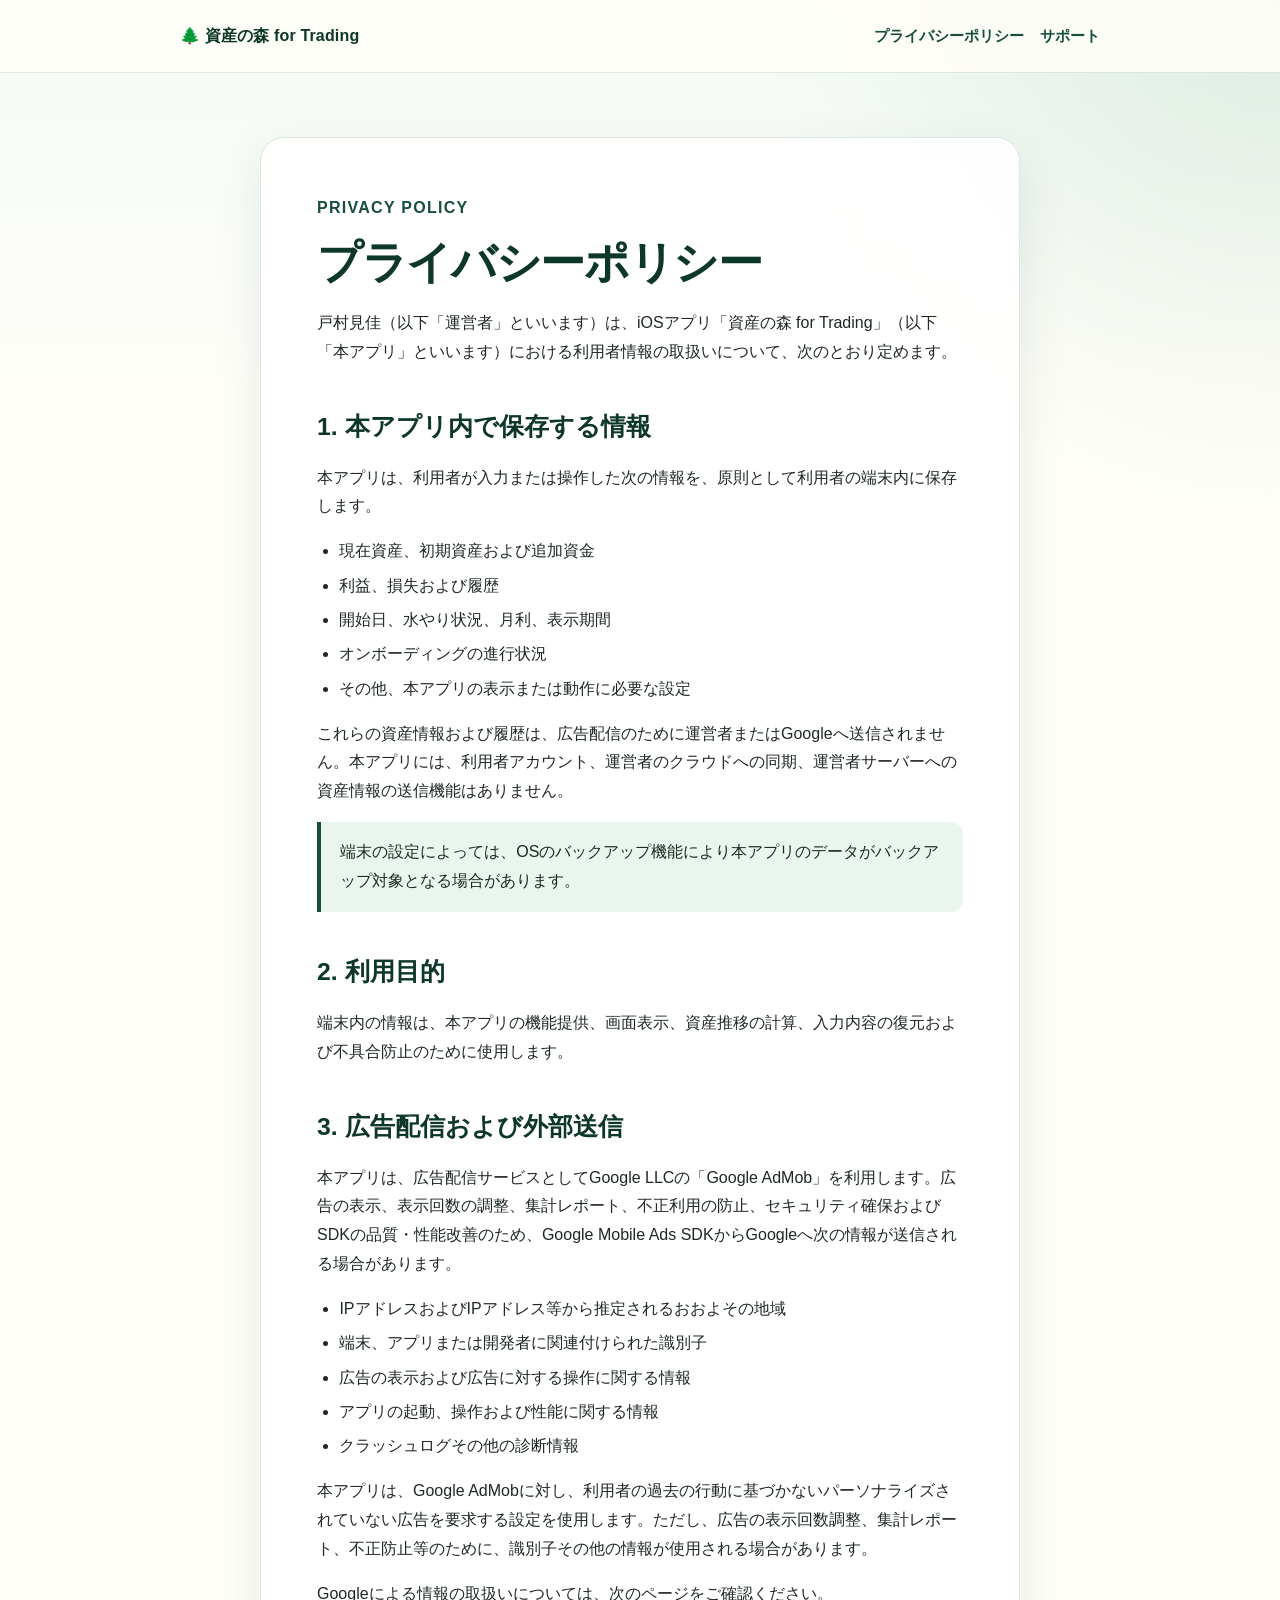
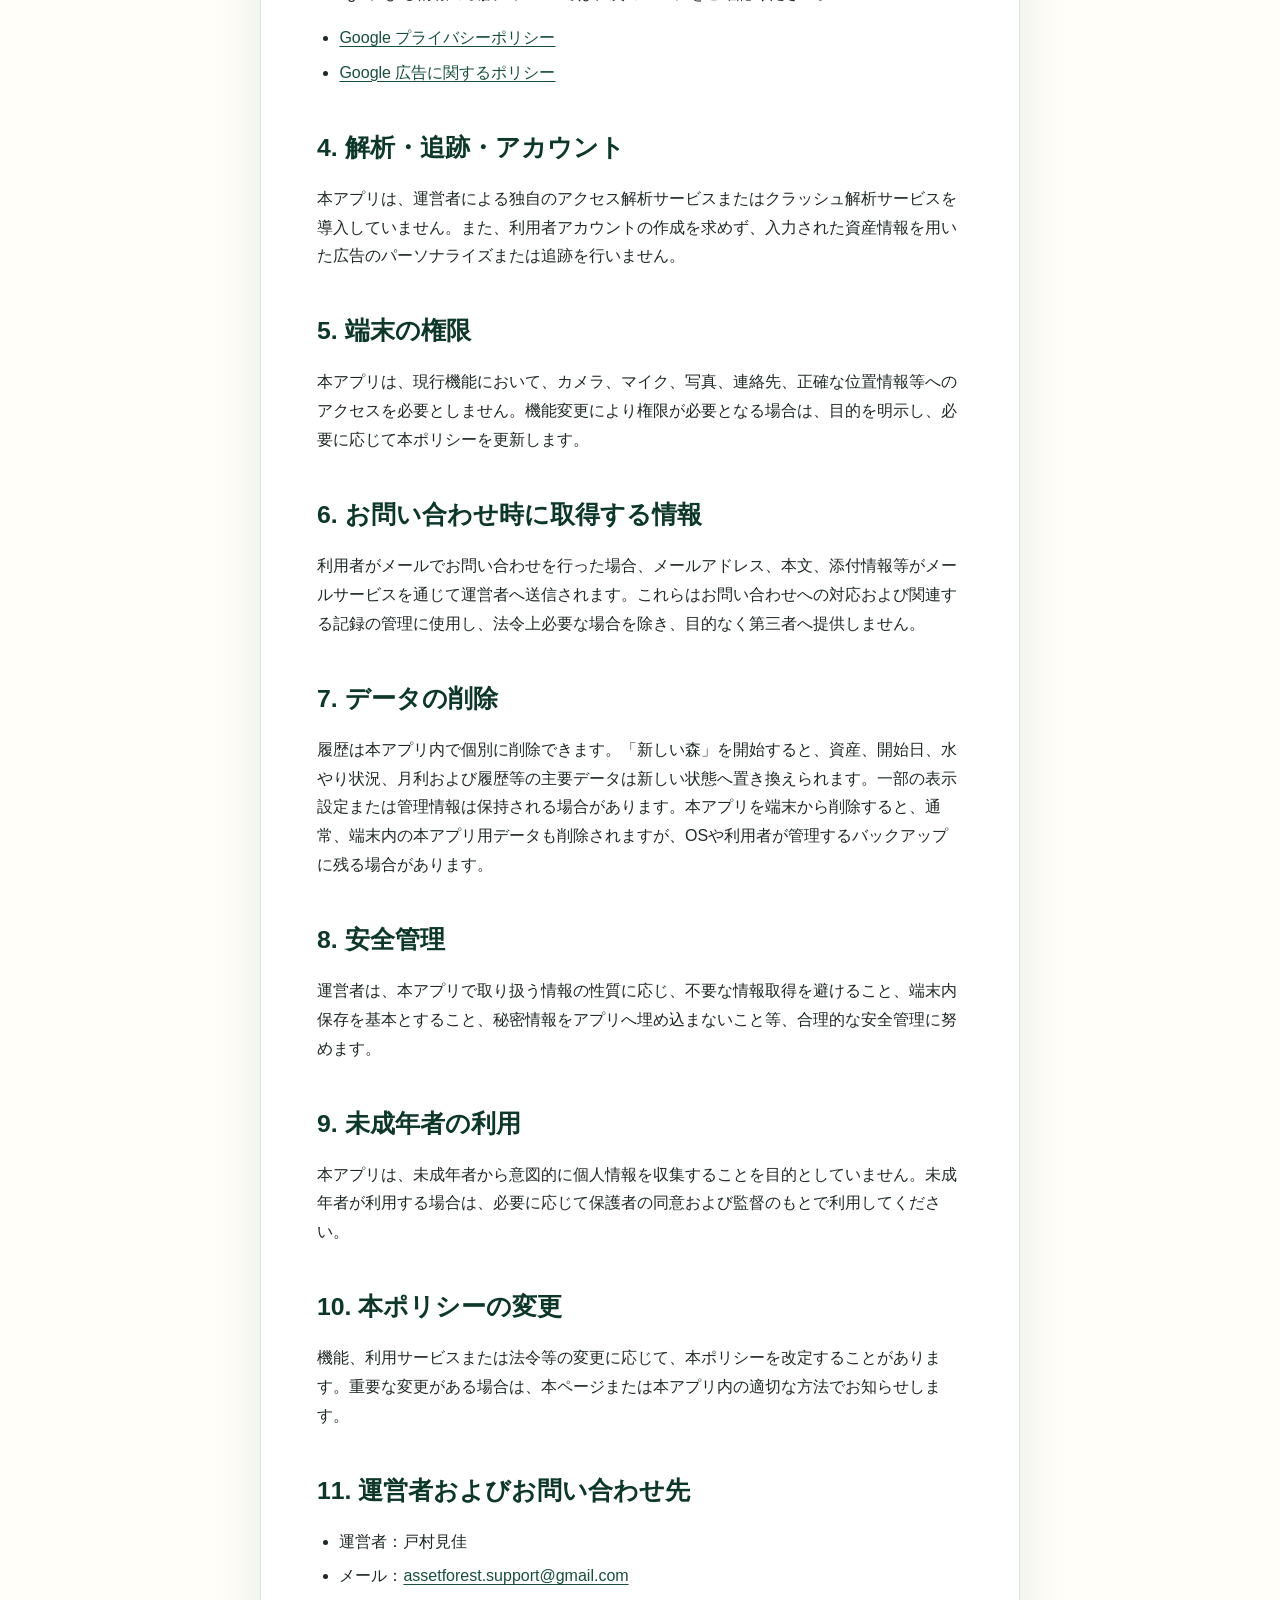
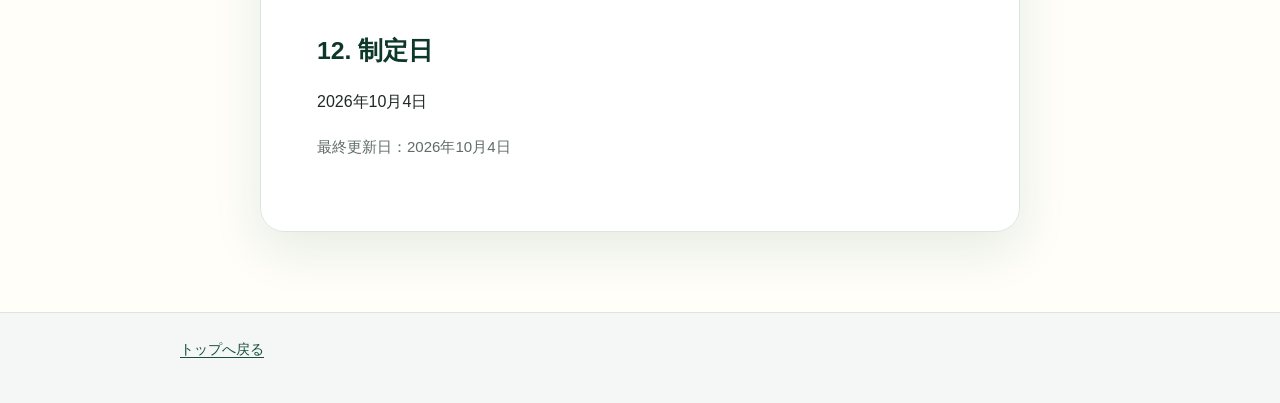
==== privacy/index.html @ 8adcb3b7 "Add privacy/index.html for official app site" ====
<!doctype html>
<html lang="ja">
<head>
  <meta charset="utf-8">
  <meta name="viewport" content="width=device-width, initial-scale=1">
  <meta name="description" content="資産の森 for Tradingのプライバシーポリシーです。">
  <title>プライバシーポリシー | 資産の森 for Trading</title>
  <link rel="stylesheet" href="/styles.css">
</head>
<body>
  <header class="site-header">
    <div class="header-inner">
      <a class="brand" href="/">🌲 資産の森 for Trading</a>
      <nav aria-label="主要メニュー">
        <a href="/privacy/" aria-current="page">プライバシーポリシー</a>
        <a href="/support/">サポート</a>
      </nav>
    </div>
  </header>

  <main>
    <article class="document">
      <p class="eyebrow">Privacy Policy</p>
      <h1>プライバシーポリシー</h1>
      <p>戸村見佳（以下「運営者」といいます）は、iOSアプリ「資産の森 for Trading」（以下「本アプリ」といいます）における利用者情報の取扱いについて、次のとおり定めます。</p>

      <h2>1. 本アプリ内で保存する情報</h2>
      <p>本アプリは、利用者が入力または操作した次の情報を、原則として利用者の端末内に保存します。</p>
      <ul>
        <li>現在資産、初期資産および追加資金</li>
        <li>利益、損失および履歴</li>
        <li>開始日、水やり状況、月利、表示期間</li>
        <li>オンボーディングの進行状況</li>
        <li>その他、本アプリの表示または動作に必要な設定</li>
      </ul>
      <p>これらの資産情報および履歴は、広告配信のために運営者またはGoogleへ送信されません。本アプリには、利用者アカウント、運営者のクラウドへの同期、運営者サーバーへの資産情報の送信機能はありません。</p>
      <p class="note">端末の設定によっては、OSのバックアップ機能により本アプリのデータがバックアップ対象となる場合があります。</p>

      <h2>2. 利用目的</h2>
      <p>端末内の情報は、本アプリの機能提供、画面表示、資産推移の計算、入力内容の復元および不具合防止のために使用します。</p>

      <h2>3. 広告配信および外部送信</h2>
      <p>本アプリは、広告配信サービスとしてGoogle LLCの「Google AdMob」を利用します。広告の表示、表示回数の調整、集計レポート、不正利用の防止、セキュリティ確保およびSDKの品質・性能改善のため、Google Mobile Ads SDKからGoogleへ次の情報が送信される場合があります。</p>
      <ul>
        <li>IPアドレスおよびIPアドレス等から推定されるおおよその地域</li>
        <li>端末、アプリまたは開発者に関連付けられた識別子</li>
        <li>広告の表示および広告に対する操作に関する情報</li>
        <li>アプリの起動、操作および性能に関する情報</li>
        <li>クラッシュログその他の診断情報</li>
      </ul>
      <p>本アプリは、Google AdMobに対し、利用者の過去の行動に基づかないパーソナライズされていない広告を要求する設定を使用します。ただし、広告の表示回数調整、集計レポート、不正防止等のために、識別子その他の情報が使用される場合があります。</p>
      <p>Googleによる情報の取扱いについては、次のページをご確認ください。</p>
      <ul>
        <li><a href="https://policies.google.com/privacy?hl=ja" rel="noopener noreferrer">Google プライバシーポリシー</a></li>
        <li><a href="https://policies.google.com/technologies/ads?hl=ja" rel="noopener noreferrer">Google 広告に関するポリシー</a></li>
      </ul>

      <h2>4. 解析・追跡・アカウント</h2>
      <p>本アプリは、運営者による独自のアクセス解析サービスまたはクラッシュ解析サービスを導入していません。また、利用者アカウントの作成を求めず、入力された資産情報を用いた広告のパーソナライズまたは追跡を行いません。</p>

      <h2>5. 端末の権限</h2>
      <p>本アプリは、現行機能において、カメラ、マイク、写真、連絡先、正確な位置情報等へのアクセスを必要としません。機能変更により権限が必要となる場合は、目的を明示し、必要に応じて本ポリシーを更新します。</p>

      <h2>6. お問い合わせ時に取得する情報</h2>
      <p>利用者がメールでお問い合わせを行った場合、メールアドレス、本文、添付情報等がメールサービスを通じて運営者へ送信されます。これらはお問い合わせへの対応および関連する記録の管理に使用し、法令上必要な場合を除き、目的なく第三者へ提供しません。</p>

      <h2>7. データの削除</h2>
      <p>履歴は本アプリ内で個別に削除できます。「新しい森」を開始すると、資産、開始日、水やり状況、月利および履歴等の主要データは新しい状態へ置き換えられます。一部の表示設定または管理情報は保持される場合があります。本アプリを端末から削除すると、通常、端末内の本アプリ用データも削除されますが、OSや利用者が管理するバックアップに残る場合があります。</p>

      <h2>8. 安全管理</h2>
      <p>運営者は、本アプリで取り扱う情報の性質に応じ、不要な情報取得を避けること、端末内保存を基本とすること、秘密情報をアプリへ埋め込まないこと等、合理的な安全管理に努めます。</p>

      <h2>9. 未成年者の利用</h2>
      <p>本アプリは、未成年者から意図的に個人情報を収集することを目的としていません。未成年者が利用する場合は、必要に応じて保護者の同意および監督のもとで利用してください。</p>

      <h2>10. 本ポリシーの変更</h2>
      <p>機能、利用サービスまたは法令等の変更に応じて、本ポリシーを改定することがあります。重要な変更がある場合は、本ページまたは本アプリ内の適切な方法でお知らせします。</p>

      <h2>11. 運営者およびお問い合わせ先</h2>
      <ul>
        <li>運営者：戸村見佳</li>
        <li>メール：<a href="mailto:assetforest.support@gmail.com">assetforest.support@gmail.com</a></li>
      </ul>

      <h2>12. 制定日</h2>
      <p>2026年10月4日</p>
      <p class="meta">最終更新日：2026年10月4日</p>
    </article>
  </main>

  <footer class="site-footer">
    <div class="footer-inner"><a href="/">トップへ戻る</a></div>
  </footer>
</body>
</html>
---- styles.css ----
:root {
  color-scheme: light;
  --forest: #174f3a;
  --forest-deep: #0d3728;
  --leaf: #eaf5ee;
  --paper: #fffef9;
  --ink: #1f2924;
  --muted: #5f6d66;
  --line: #dbe6df;
  --accent: #6b4fb3;
  --shadow: 0 18px 50px rgba(20, 64, 47, 0.10);
}

* { box-sizing: border-box; }

html { scroll-behavior: smooth; }

body {
  margin: 0;
  color: var(--ink);
  background:
    radial-gradient(circle at top right, rgba(127, 180, 142, 0.20), transparent 32rem),
    linear-gradient(180deg, #f4faf6 0%, var(--paper) 24rem);
  font-family: -apple-system, BlinkMacSystemFont, "Hiragino Sans", "Yu Gothic", "Meiryo", sans-serif;
  line-height: 1.8;
}

a { color: var(--forest); text-underline-offset: 0.2em; }
a:hover { color: var(--accent); }

.site-header {
  border-bottom: 1px solid var(--line);
  background: rgba(255, 254, 249, 0.92);
}

.header-inner,
main,
.footer-inner {
  width: min(100% - 2rem, 920px);
  margin-inline: auto;
}

.header-inner {
  display: flex;
  align-items: center;
  justify-content: space-between;
  gap: 1rem;
  min-height: 72px;
}

.brand {
  color: var(--forest-deep);
  font-weight: 800;
  text-decoration: none;
  letter-spacing: 0.01em;
}

nav { display: flex; flex-wrap: wrap; gap: 1rem; font-size: 0.94rem; }
nav a { text-decoration: none; font-weight: 650; }

main { padding: 4rem 0 5rem; }

.hero {
  padding: clamp(2rem, 7vw, 5rem);
  border: 1px solid var(--line);
  border-radius: 28px;
  background: rgba(255, 255, 255, 0.88);
  box-shadow: var(--shadow);
}

.eyebrow {
  margin: 0 0 0.6rem;
  color: var(--forest);
  font-weight: 800;
  letter-spacing: 0.08em;
  text-transform: uppercase;
}

h1, h2, h3 { color: var(--forest-deep); line-height: 1.35; }
h1 { margin: 0 0 1rem; font-size: clamp(2rem, 7vw, 4rem); letter-spacing: -0.03em; }
h2 { margin-top: 2.7rem; font-size: 1.55rem; }
h3 { margin-top: 1.8rem; font-size: 1.12rem; }

.lead { max-width: 42rem; color: var(--muted); font-size: 1.08rem; }

.cards {
  display: grid;
  grid-template-columns: repeat(2, minmax(0, 1fr));
  gap: 1rem;
  margin-top: 2rem;
}

.card {
  display: block;
  padding: 1.5rem;
  border: 1px solid var(--line);
  border-radius: 20px;
  background: #fff;
  color: var(--ink);
  text-decoration: none;
  box-shadow: 0 10px 28px rgba(20, 64, 47, 0.07);
}

.card:hover { border-color: #9cbaa8; transform: translateY(-1px); }
.card strong { display: block; margin-bottom: 0.4rem; color: var(--forest-deep); font-size: 1.12rem; }
.card span { color: var(--muted); }

.document {
  max-width: 760px;
  margin-inline: auto;
  padding: clamp(1.4rem, 5vw, 3.5rem);
  border: 1px solid var(--line);
  border-radius: 24px;
  background: rgba(255, 255, 255, 0.94);
  box-shadow: var(--shadow);
}

.document h1 { font-size: clamp(1.8rem, 5vw, 2.8rem); }
.document ul { padding-left: 1.4rem; }
.document li + li { margin-top: 0.35rem; }

.note {
  padding: 1rem 1.2rem;
  border-left: 4px solid var(--forest);
  border-radius: 0 12px 12px 0;
  background: var(--leaf);
}

.meta { color: var(--muted); font-size: 0.94rem; }

.contact {
  margin: 1.5rem 0;
  padding: 1.4rem;
  border-radius: 18px;
  background: var(--leaf);
}

.button {
  display: inline-block;
  padding: 0.75rem 1.1rem;
  border-radius: 999px;
  background: var(--forest);
  color: #fff;
  font-weight: 750;
  text-decoration: none;
}
.button:hover { background: var(--forest-deep); color: #fff; }

.site-footer {
  border-top: 1px solid var(--line);
  color: var(--muted);
  background: #f4f7f5;
}
.footer-inner { padding: 1.5rem 0 2.5rem; font-size: 0.9rem; }

@media (max-width: 640px) {
  .header-inner { align-items: flex-start; flex-direction: column; padding-block: 1rem; }
  main { padding-top: 2rem; }
  .cards { grid-template-columns: 1fr; }
}
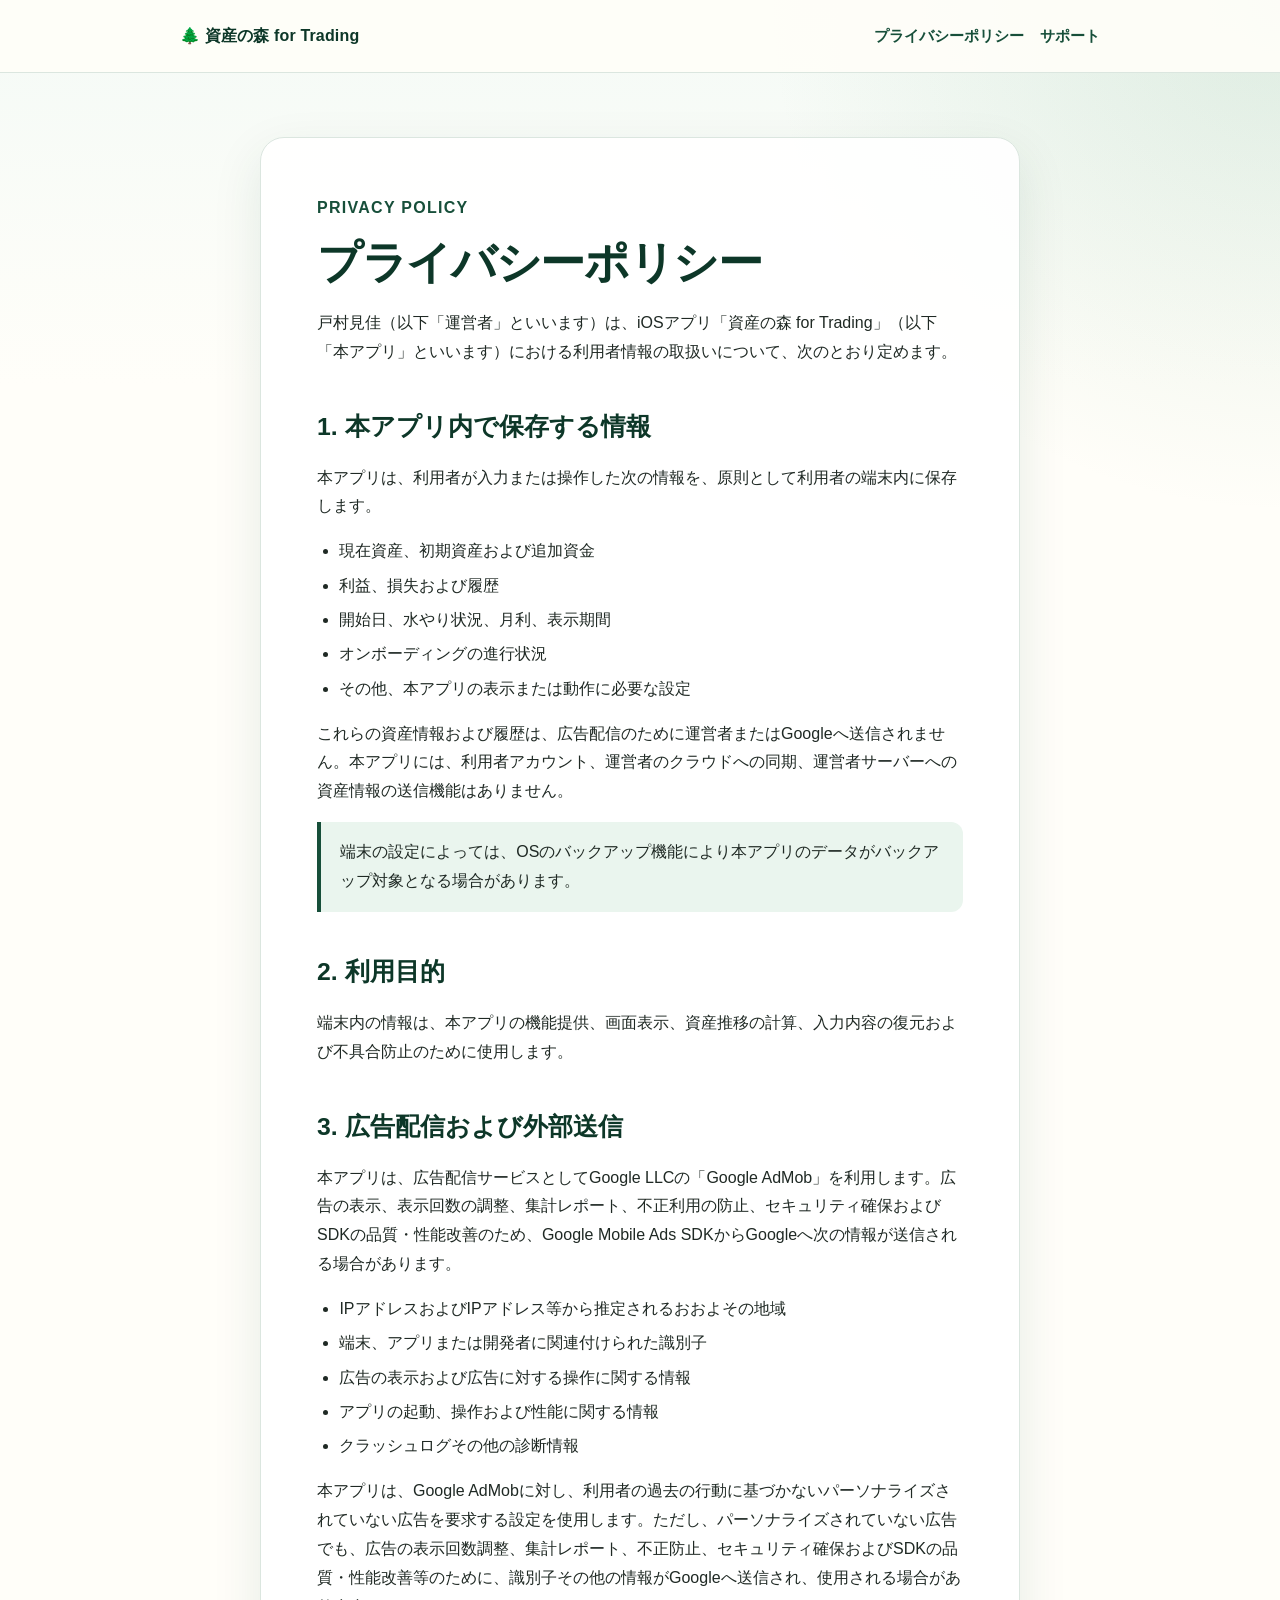
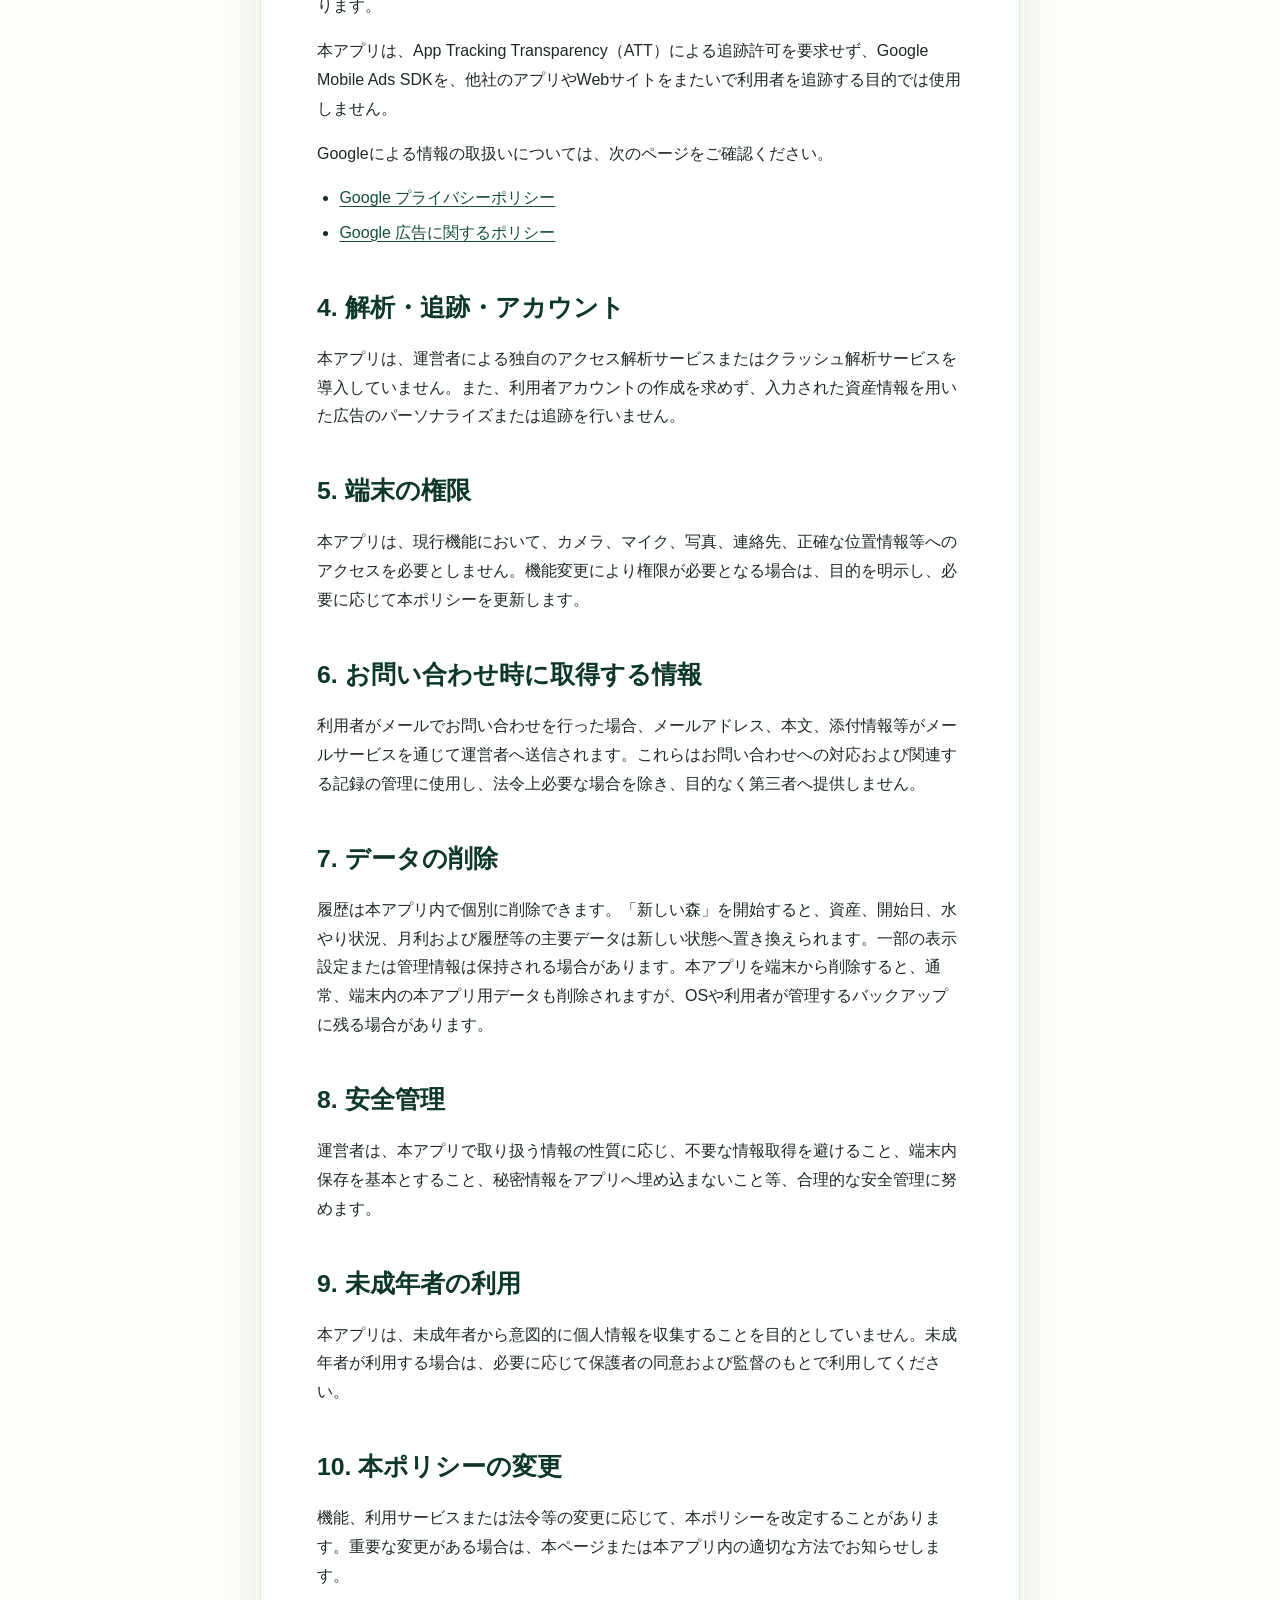
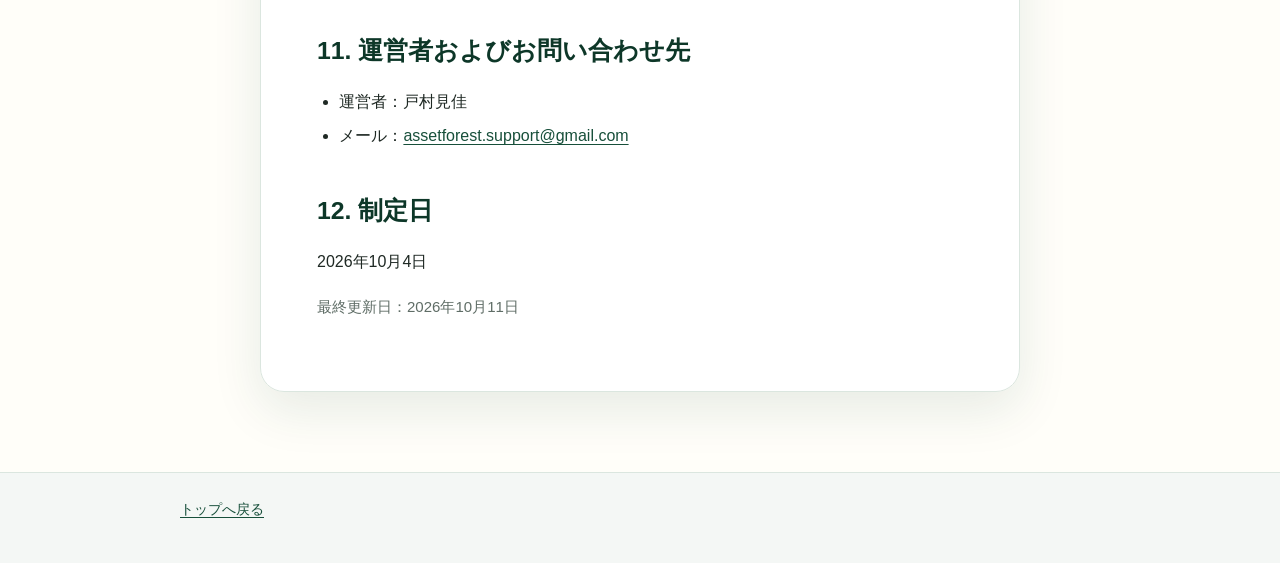
==== commit 47beac54: "Update privacy policy for AdMob and ATT" ====
--- a/privacy/index.html
+++ b/privacy/index.html
@@ -48,7 +48,8 @@
         <li>アプリの起動、操作および性能に関する情報</li>
         <li>クラッシュログその他の診断情報</li>
       </ul>
-      <p>本アプリは、Google AdMobに対し、利用者の過去の行動に基づかないパーソナライズされていない広告を要求する設定を使用します。ただし、広告の表示回数調整、集計レポート、不正防止等のために、識別子その他の情報が使用される場合があります。</p>
+      <p>本アプリは、Google AdMobに対し、利用者の過去の行動に基づかないパーソナライズされていない広告を要求する設定を使用します。ただし、パーソナライズされていない広告でも、広告の表示回数調整、集計レポート、不正防止、セキュリティ確保およびSDKの品質・性能改善等のために、識別子その他の情報がGoogleへ送信され、使用される場合があります。</p>
+      <p>本アプリは、App Tracking Transparency（ATT）による追跡許可を要求せず、Google Mobile Ads SDKを、他社のアプリやWebサイトをまたいで利用者を追跡する目的では使用しません。</p>
       <p>Googleによる情報の取扱いについては、次のページをご確認ください。</p>
       <ul>
         <li><a href="https://policies.google.com/privacy?hl=ja" rel="noopener noreferrer">Google プライバシーポリシー</a></li>
@@ -84,7 +85,7 @@
 
       <h2>12. 制定日</h2>
       <p>2026年10月4日</p>
-      <p class="meta">最終更新日：2026年10月4日</p>
+      <p class="meta">最終更新日：2026年10月11日</p>
     </article>
   </main>
 
